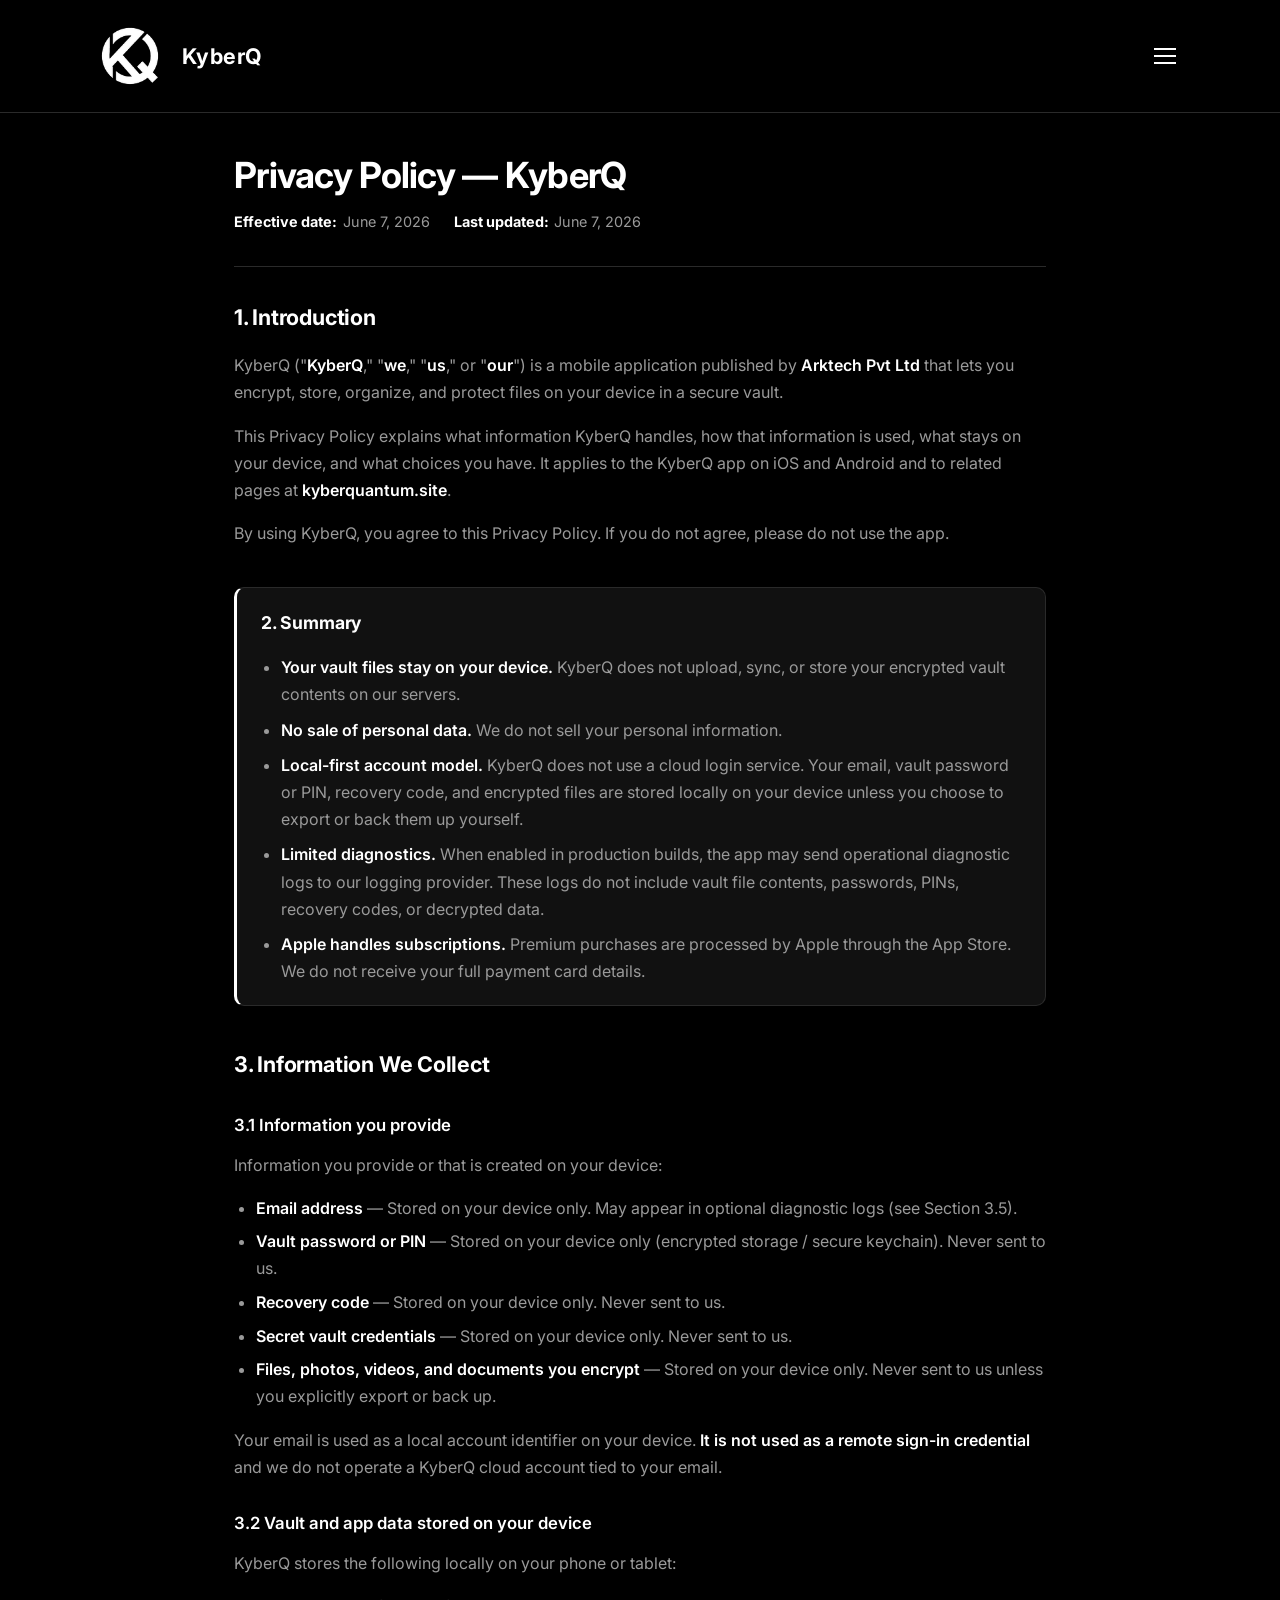
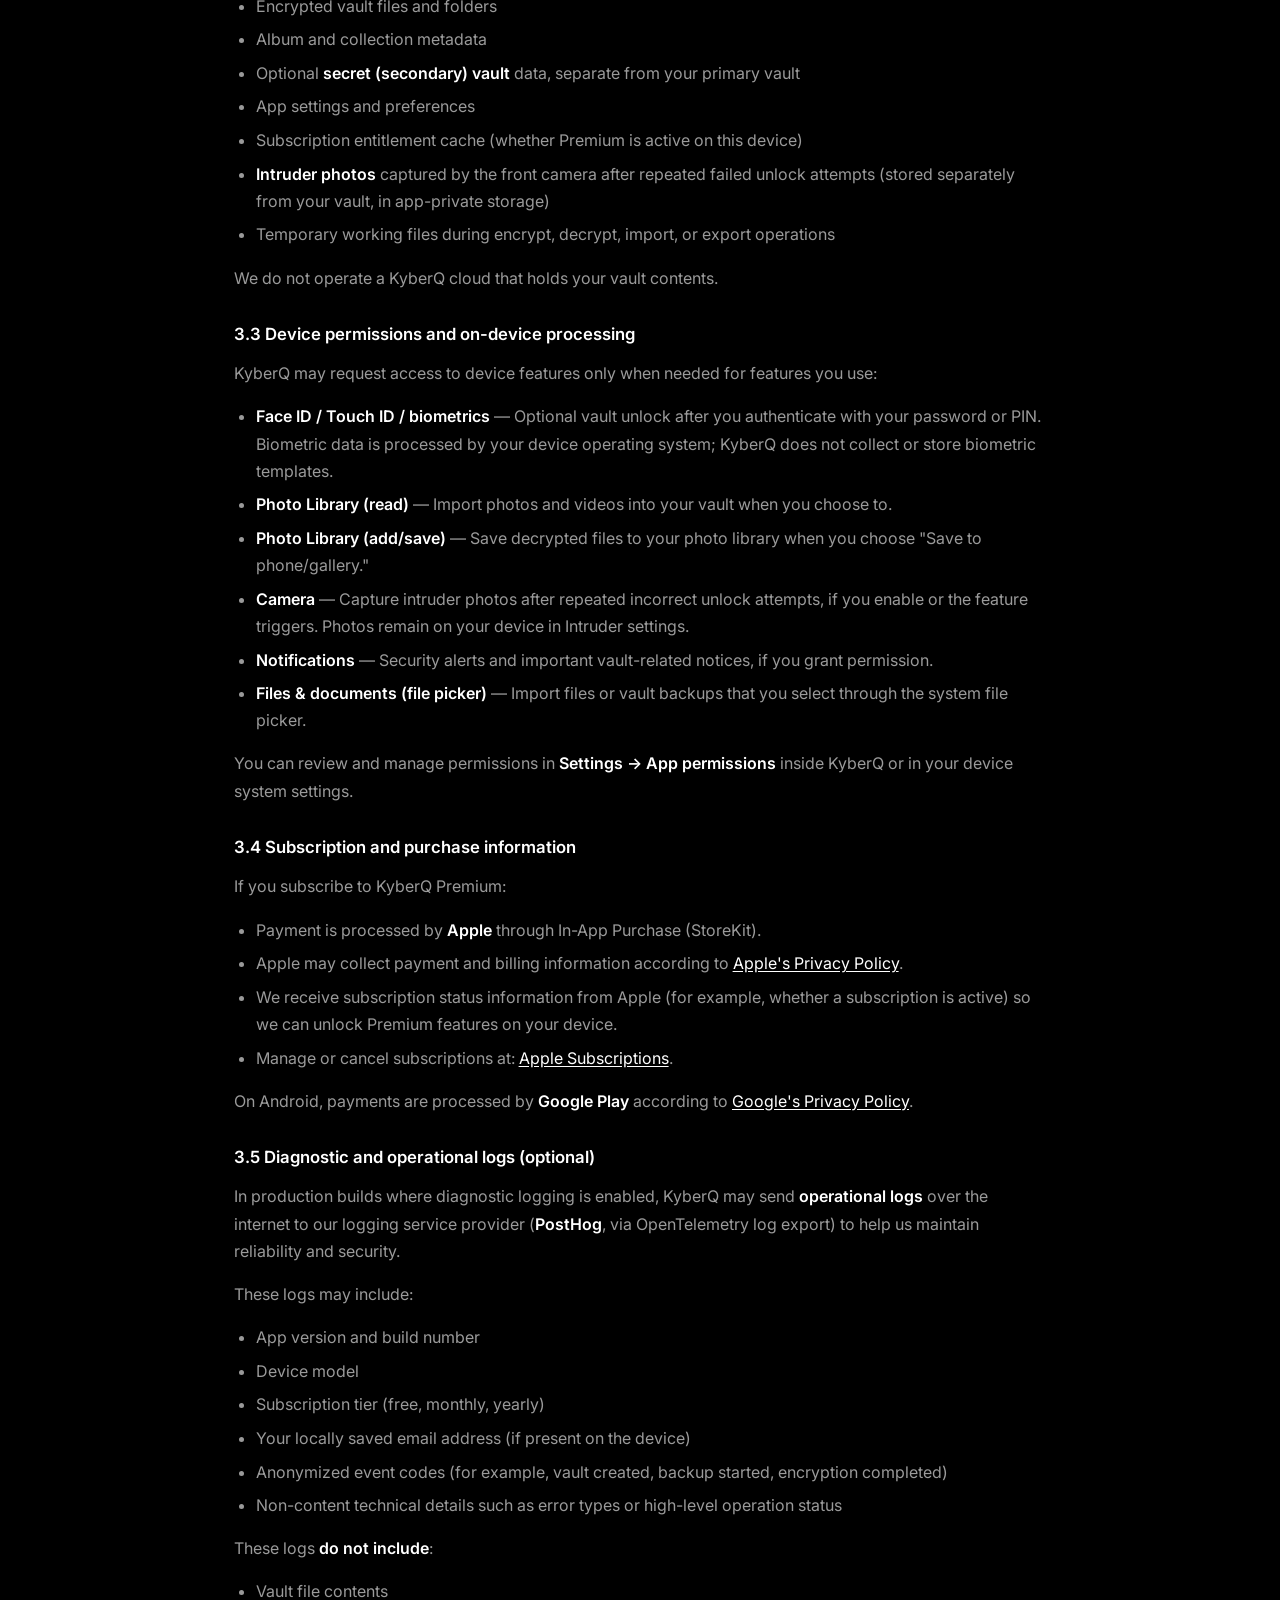
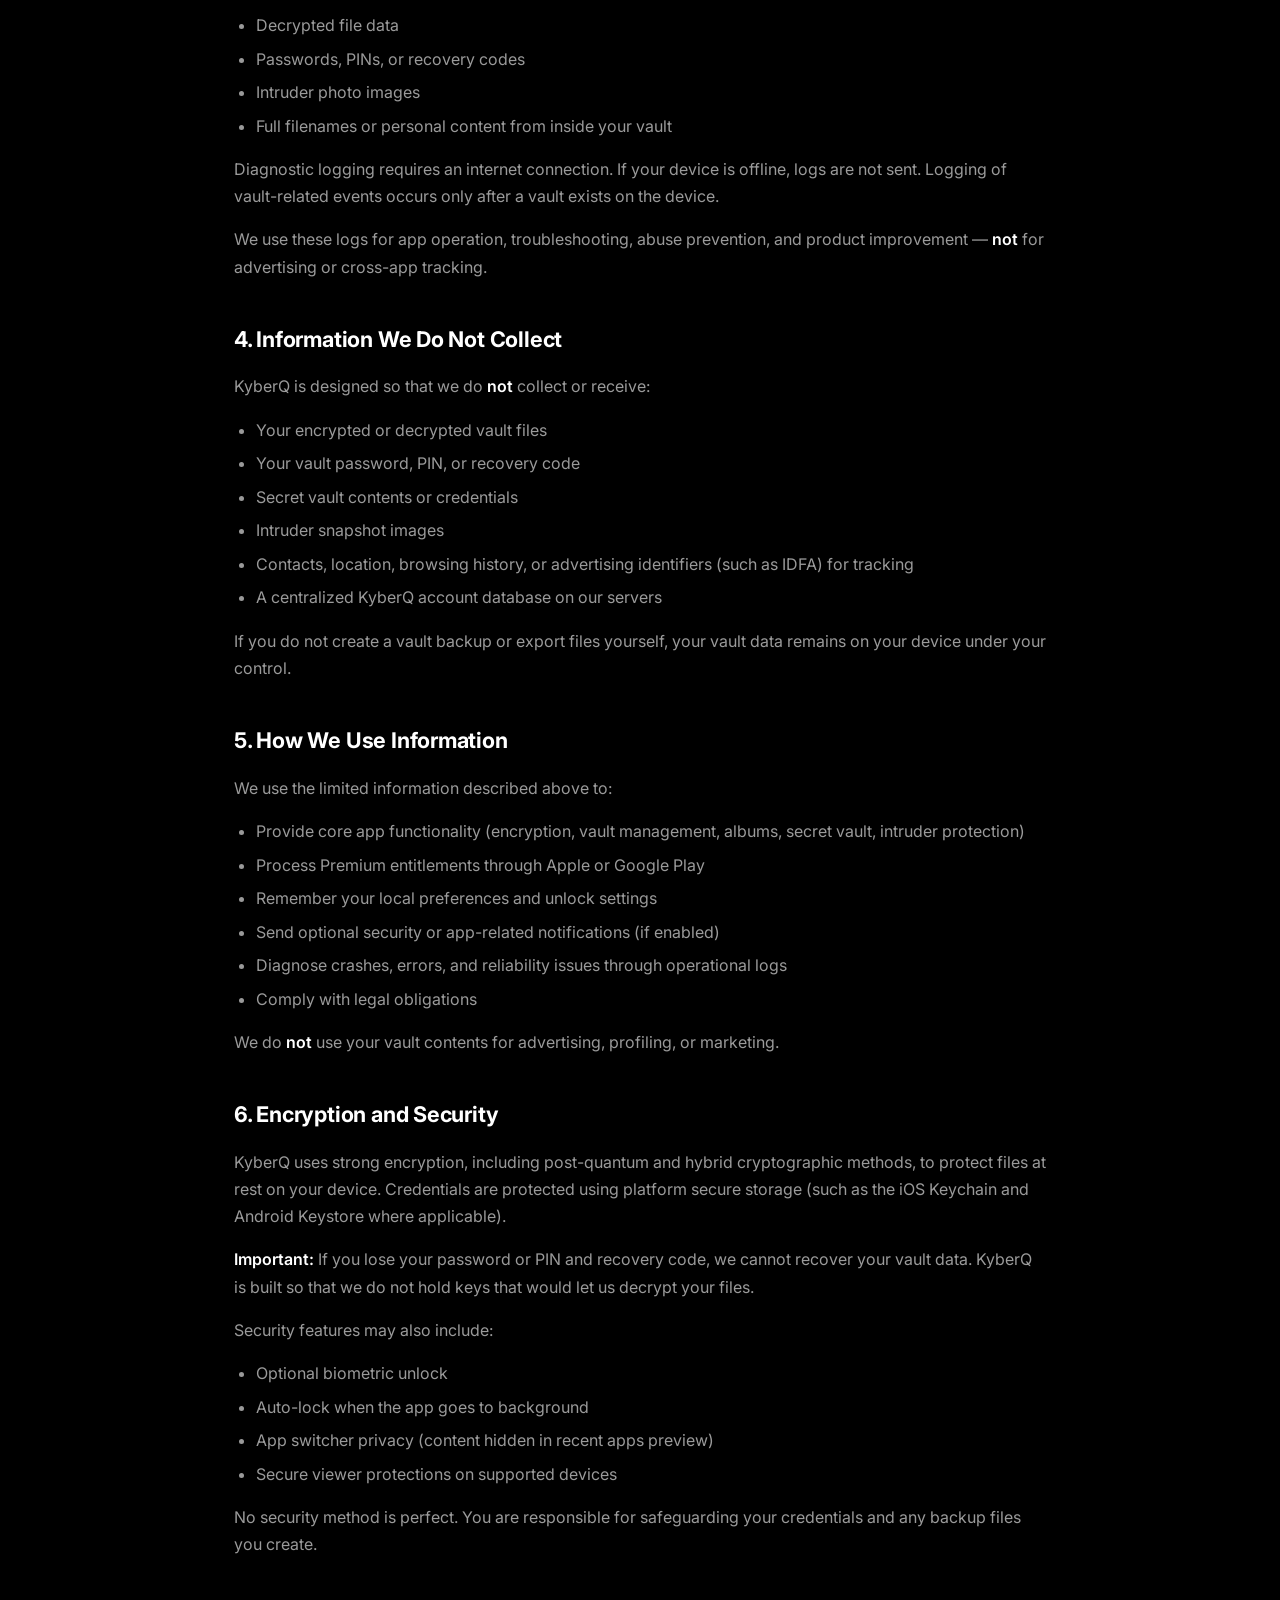
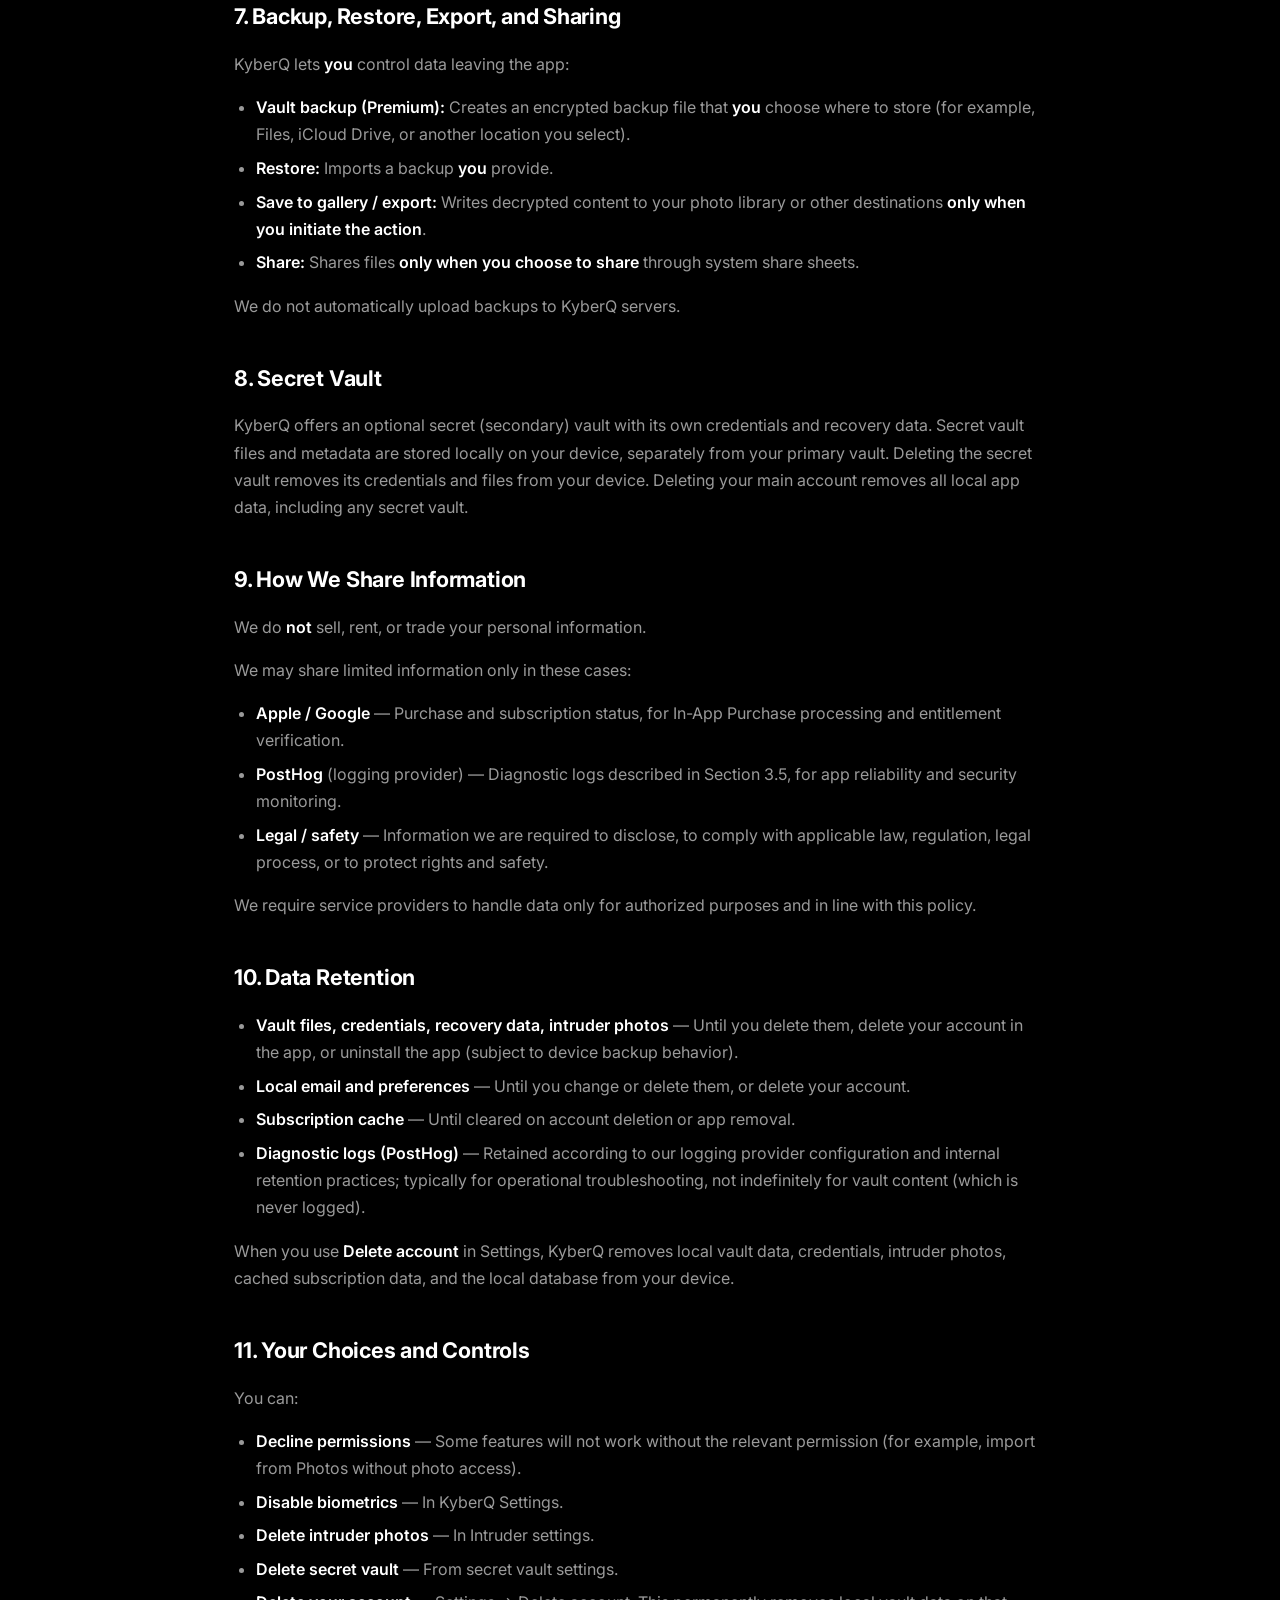
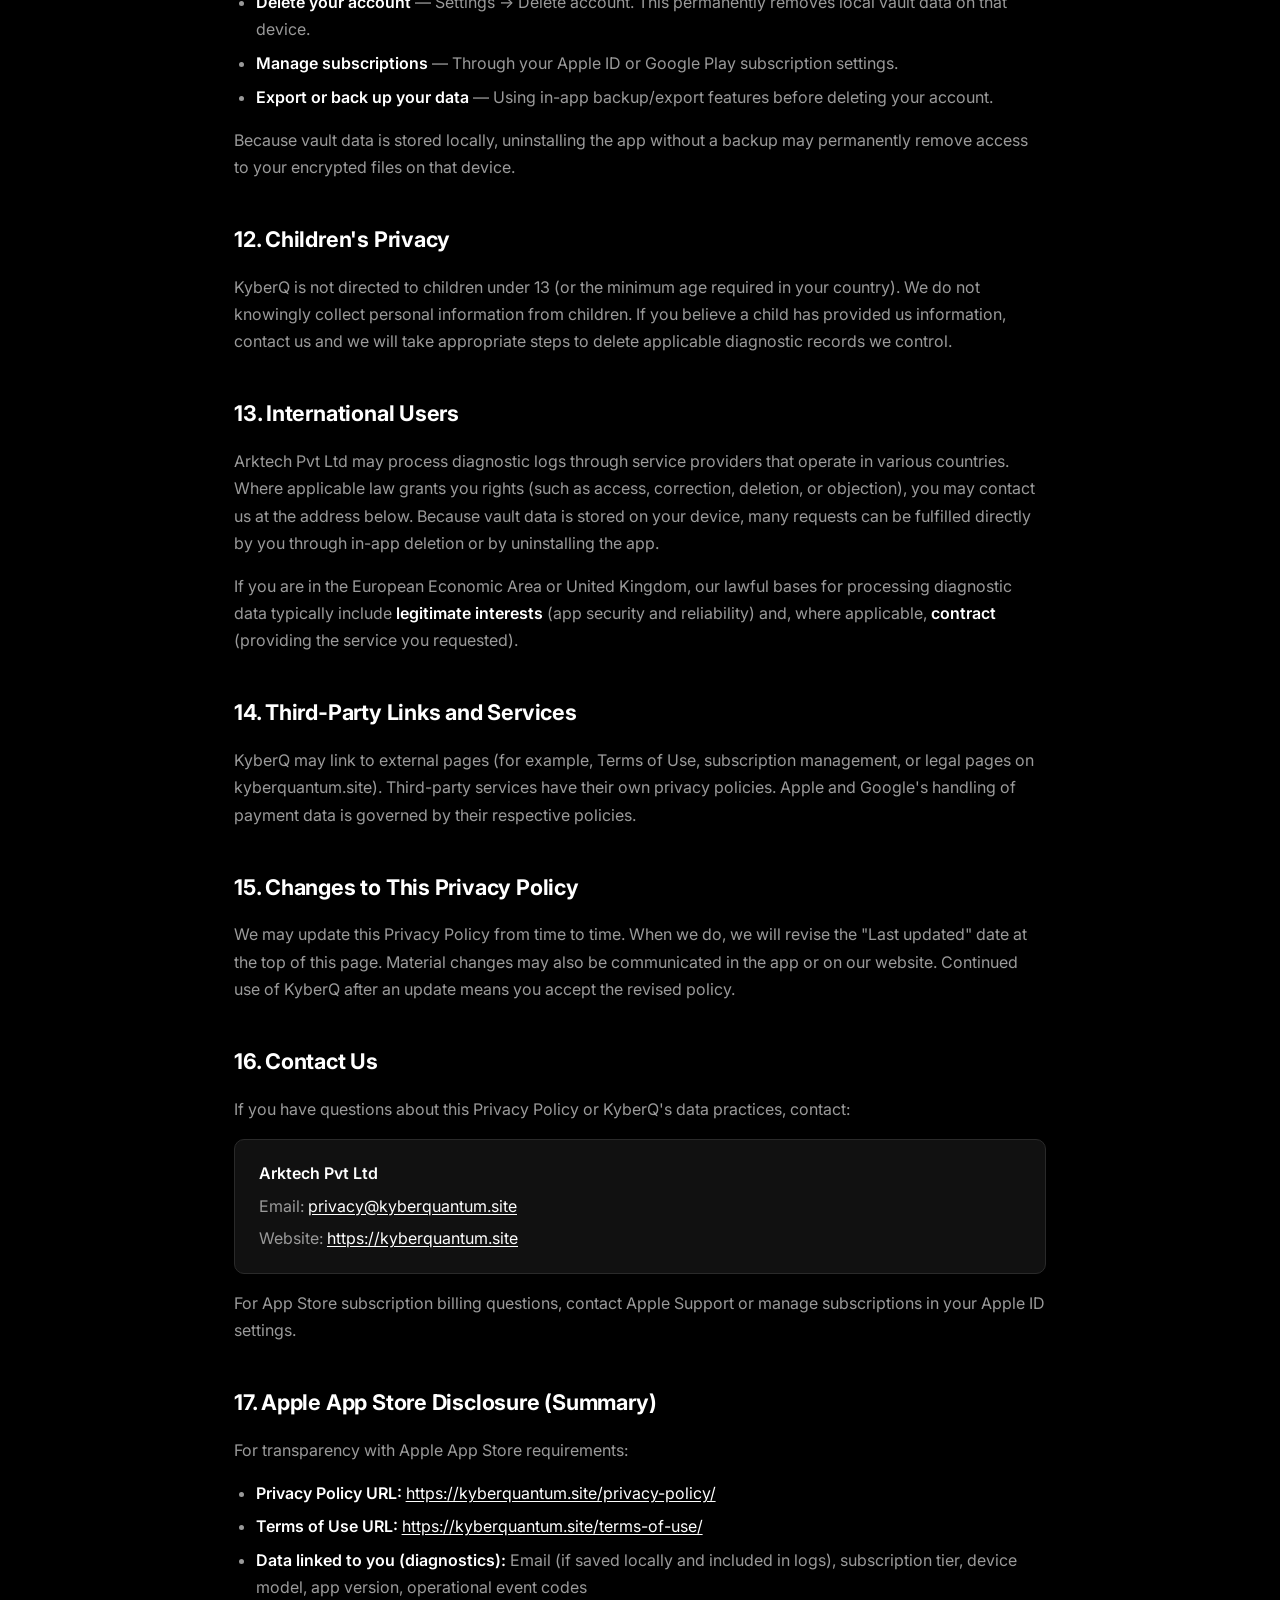
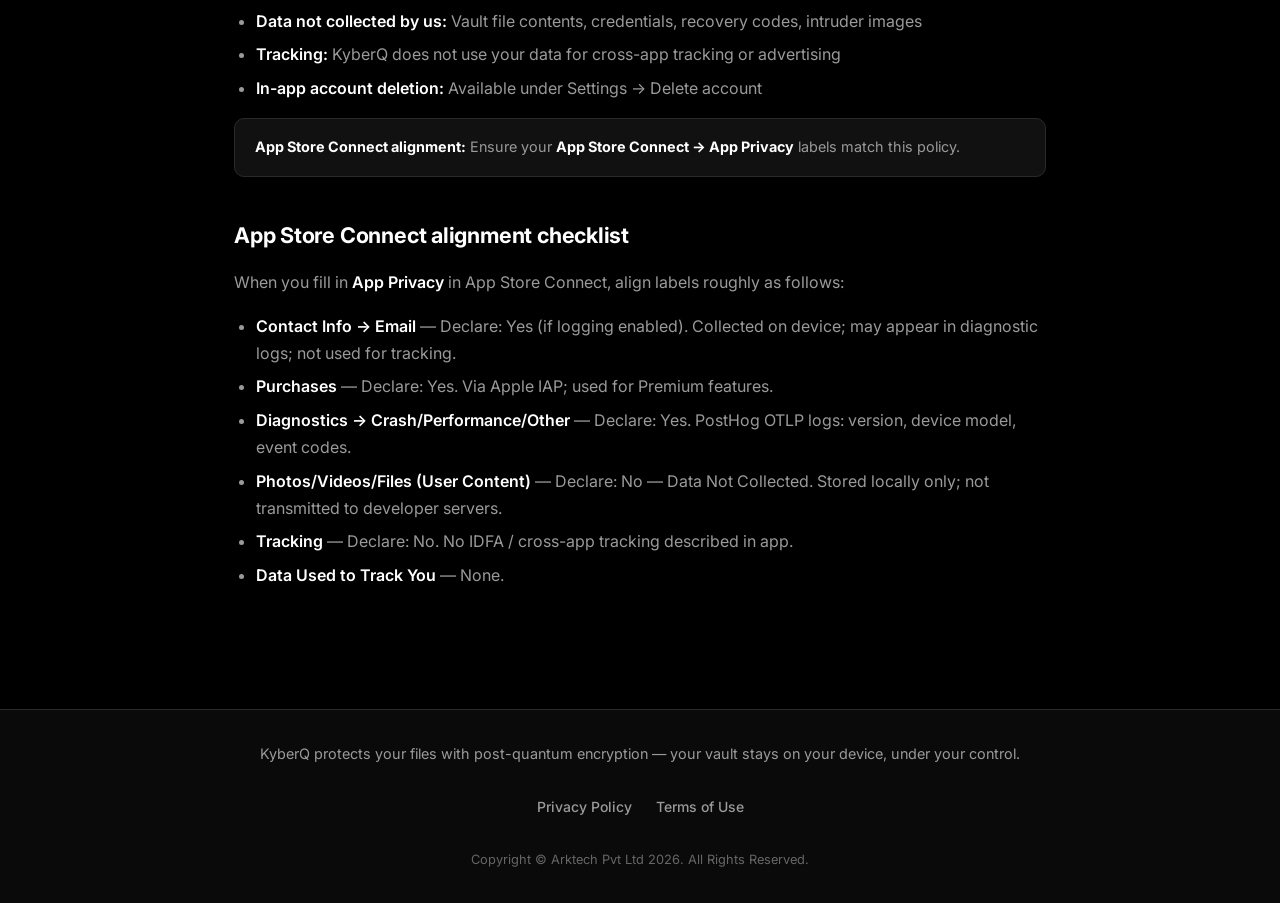
==== privacy-policy/index.html @ 0b83a19b "fixes" ====
<!DOCTYPE html>
<html lang="en">
<head>
  <meta charset="UTF-8">
  <meta name="viewport" content="width=device-width, initial-scale=1.0">
  <meta name="description" content="KyberQ Privacy Policy — how Arktech Pvt Ltd handles your data in the KyberQ encryption vault app.">
  <title>Privacy Policy — KyberQ</title>
  <link rel="canonical" href="https://kyberquantum.site/privacy-policy/">
  <link rel="preconnect" href="https://fonts.googleapis.com">
  <link rel="preconnect" href="https://fonts.gstatic.com" crossorigin>
  <link href="https://fonts.googleapis.com/css2?family=Inter:wght@400;500;600;700&display=swap" rel="stylesheet">
  <link rel="stylesheet" href="styles.css">
  <link rel="icon" href="../assets/logo.png" type="image/png">
</head>
<body>

  <header class="site-header">
    <div class="header-inner">
      <div class="nav-left">
        <a href="../" class="logo" aria-label="KyberQ Home">
          <img src="../assets/logo.png" alt="KyberQ" class="logo-img" width="64" height="64">
          KyberQ
        </a>
        <div class="nav-links-wrapper" id="nav-menu">
          <nav class="nav-links" aria-label="Main navigation">
            <a href="../" class="nav-link">Home</a>
            <a href="../#why-kyberq" class="nav-link">Why KyberQ?</a>
            <a href="../#features" class="nav-link">Features</a>
            <a href="../#how-it-works" class="nav-link">How It Works</a>
            <a href="../#use-cases" class="nav-link">Use Cases</a>
            <a href="../#pricing" class="nav-link">Pricing</a>
            <a href="https://kyberquantum.site/privacy-policy/" class="nav-link active">Privacy Policy</a>
            <a href="https://kyberquantum.site/terms-of-use/" class="nav-link">Terms of Use</a>
          </nav>
          <a href="../#pricing" class="btn-primary nav-menu-cta">Download KyberQ</a>
        </div>
        <button class="nav-toggle" id="nav-toggle" aria-label="Toggle menu" aria-expanded="false">
          <span></span><span></span><span></span>
        </button>
      </div>
      <a href="../#pricing" class="btn-primary header-cta">Download KyberQ</a>
    </div>
  </header>

  <main>
    <h1 class="page-title">Privacy Policy — KyberQ</h1>

    <div class="meta">
      <span><strong>Effective date:</strong> June 7, 2026</span>
      <span><strong>Last updated:</strong> June 7, 2026</span>
    </div>

    <section id="introduction">
      <h2>1. Introduction</h2>
      <p>KyberQ ("<strong>KyberQ</strong>," "<strong>we</strong>," "<strong>us</strong>," or "<strong>our</strong>") is a mobile application published by <strong>Arktech Pvt Ltd</strong> that lets you encrypt, store, organize, and protect files on your device in a secure vault.</p>
      <p>This Privacy Policy explains what information KyberQ handles, how that information is used, what stays on your device, and what choices you have. It applies to the KyberQ app on iOS and Android and to related pages at <strong>kyberquantum.site</strong>.</p>
      <p>By using KyberQ, you agree to this Privacy Policy. If you do not agree, please do not use the app.</p>
    </section>

    <div class="summary-box">
      <h2>2. Summary</h2>
      <ul>
        <li><strong>Your vault files stay on your device.</strong> KyberQ does not upload, sync, or store your encrypted vault contents on our servers.</li>
        <li><strong>No sale of personal data.</strong> We do not sell your personal information.</li>
        <li><strong>Local-first account model.</strong> KyberQ does not use a cloud login service. Your email, vault password or PIN, recovery code, and encrypted files are stored locally on your device unless you choose to export or back them up yourself.</li>
        <li><strong>Limited diagnostics.</strong> When enabled in production builds, the app may send operational diagnostic logs to our logging provider. These logs do not include vault file contents, passwords, PINs, recovery codes, or decrypted data.</li>
        <li><strong>Apple handles subscriptions.</strong> Premium purchases are processed by Apple through the App Store. We do not receive your full payment card details.</li>
      </ul>
    </div>

    <section id="information-we-collect">
      <h2>3. Information We Collect</h2>

      <h3>3.1 Information you provide</h3>
      <p>Information you provide or that is created on your device:</p>
      <ul>
        <li><strong>Email address</strong> — Stored on your device only. May appear in optional diagnostic logs (see Section 3.5).</li>
        <li><strong>Vault password or PIN</strong> — Stored on your device only (encrypted storage / secure keychain). Never sent to us.</li>
        <li><strong>Recovery code</strong> — Stored on your device only. Never sent to us.</li>
        <li><strong>Secret vault credentials</strong> — Stored on your device only. Never sent to us.</li>
        <li><strong>Files, photos, videos, and documents you encrypt</strong> — Stored on your device only. Never sent to us unless you explicitly export or back up.</li>
      </ul>
      <p>Your email is used as a local account identifier on your device. <strong>It is not used as a remote sign-in credential</strong> and we do not operate a KyberQ cloud account tied to your email.</p>

      <h3>3.2 Vault and app data stored on your device</h3>
      <p>KyberQ stores the following locally on your phone or tablet:</p>
      <ul>
        <li>Encrypted vault files and folders</li>
        <li>Album and collection metadata</li>
        <li>Optional <strong>secret (secondary) vault</strong> data, separate from your primary vault</li>
        <li>App settings and preferences</li>
        <li>Subscription entitlement cache (whether Premium is active on this device)</li>
        <li><strong>Intruder photos</strong> captured by the front camera after repeated failed unlock attempts (stored separately from your vault, in app-private storage)</li>
        <li>Temporary working files during encrypt, decrypt, import, or export operations</li>
      </ul>
      <p>We do not operate a KyberQ cloud that holds your vault contents.</p>

      <h3>3.3 Device permissions and on-device processing</h3>
      <p>KyberQ may request access to device features only when needed for features you use:</p>
      <ul>
        <li><strong>Face ID / Touch ID / biometrics</strong> — Optional vault unlock after you authenticate with your password or PIN. Biometric data is processed by your device operating system; KyberQ does not collect or store biometric templates.</li>
        <li><strong>Photo Library (read)</strong> — Import photos and videos into your vault when you choose to.</li>
        <li><strong>Photo Library (add/save)</strong> — Save decrypted files to your photo library when you choose "Save to phone/gallery."</li>
        <li><strong>Camera</strong> — Capture intruder photos after repeated incorrect unlock attempts, if you enable or the feature triggers. Photos remain on your device in Intruder settings.</li>
        <li><strong>Notifications</strong> — Security alerts and important vault-related notices, if you grant permission.</li>
        <li><strong>Files &amp; documents (file picker)</strong> — Import files or vault backups that you select through the system file picker.</li>
      </ul>
      <p>You can review and manage permissions in <strong>Settings → App permissions</strong> inside KyberQ or in your device system settings.</p>

      <h3>3.4 Subscription and purchase information</h3>
      <p>If you subscribe to KyberQ Premium:</p>
      <ul>
        <li>Payment is processed by <strong>Apple</strong> through In-App Purchase (StoreKit).</li>
        <li>Apple may collect payment and billing information according to <a href="https://www.apple.com/legal/privacy/" target="_blank" rel="noopener noreferrer">Apple's Privacy Policy</a>.</li>
        <li>We receive subscription status information from Apple (for example, whether a subscription is active) so we can unlock Premium features on your device.</li>
        <li>Manage or cancel subscriptions at: <a href="https://apps.apple.com/account/subscriptions" target="_blank" rel="noopener noreferrer">Apple Subscriptions</a>.</li>
      </ul>
      <p>On Android, payments are processed by <strong>Google Play</strong> according to <a href="https://policies.google.com/privacy" target="_blank" rel="noopener noreferrer">Google's Privacy Policy</a>.</p>

      <h3>3.5 Diagnostic and operational logs (optional)</h3>
      <p>In production builds where diagnostic logging is enabled, KyberQ may send <strong>operational logs</strong> over the internet to our logging service provider (<strong>PostHog</strong>, via OpenTelemetry log export) to help us maintain reliability and security.</p>
      <p>These logs may include:</p>
      <ul>
        <li>App version and build number</li>
        <li>Device model</li>
        <li>Subscription tier (free, monthly, yearly)</li>
        <li>Your locally saved email address (if present on the device)</li>
        <li>Anonymized event codes (for example, vault created, backup started, encryption completed)</li>
        <li>Non-content technical details such as error types or high-level operation status</li>
      </ul>
      <p>These logs <strong>do not include</strong>:</p>
      <ul>
        <li>Vault file contents</li>
        <li>Decrypted file data</li>
        <li>Passwords, PINs, or recovery codes</li>
        <li>Intruder photo images</li>
        <li>Full filenames or personal content from inside your vault</li>
      </ul>
      <p>Diagnostic logging requires an internet connection. If your device is offline, logs are not sent. Logging of vault-related events occurs only after a vault exists on the device.</p>
      <p>We use these logs for app operation, troubleshooting, abuse prevention, and product improvement — <strong>not</strong> for advertising or cross-app tracking.</p>
    </section>

    <section id="information-we-do-not-collect">
      <h2>4. Information We Do Not Collect</h2>
      <p>KyberQ is designed so that we do <strong>not</strong> collect or receive:</p>
      <ul>
        <li>Your encrypted or decrypted vault files</li>
        <li>Your vault password, PIN, or recovery code</li>
        <li>Secret vault contents or credentials</li>
        <li>Intruder snapshot images</li>
        <li>Contacts, location, browsing history, or advertising identifiers (such as IDFA) for tracking</li>
        <li>A centralized KyberQ account database on our servers</li>
      </ul>
      <p>If you do not create a vault backup or export files yourself, your vault data remains on your device under your control.</p>
    </section>

    <section id="how-we-use-information">
      <h2>5. How We Use Information</h2>
      <p>We use the limited information described above to:</p>
      <ul>
        <li>Provide core app functionality (encryption, vault management, albums, secret vault, intruder protection)</li>
        <li>Process Premium entitlements through Apple or Google Play</li>
        <li>Remember your local preferences and unlock settings</li>
        <li>Send optional security or app-related notifications (if enabled)</li>
        <li>Diagnose crashes, errors, and reliability issues through operational logs</li>
        <li>Comply with legal obligations</li>
      </ul>
      <p>We do <strong>not</strong> use your vault contents for advertising, profiling, or marketing.</p>
    </section>

    <section id="encryption-and-security">
      <h2>6. Encryption and Security</h2>
      <p>KyberQ uses strong encryption, including post-quantum and hybrid cryptographic methods, to protect files at rest on your device. Credentials are protected using platform secure storage (such as the iOS Keychain and Android Keystore where applicable).</p>
      <p><strong>Important:</strong> If you lose your password or PIN and recovery code, we cannot recover your vault data. KyberQ is built so that we do not hold keys that would let us decrypt your files.</p>
      <p>Security features may also include:</p>
      <ul>
        <li>Optional biometric unlock</li>
        <li>Auto-lock when the app goes to background</li>
        <li>App switcher privacy (content hidden in recent apps preview)</li>
        <li>Secure viewer protections on supported devices</li>
      </ul>
      <p>No security method is perfect. You are responsible for safeguarding your credentials and any backup files you create.</p>
    </section>

    <section id="backup-restore-export">
      <h2>7. Backup, Restore, Export, and Sharing</h2>
      <p>KyberQ lets <strong>you</strong> control data leaving the app:</p>
      <ul>
        <li><strong>Vault backup (Premium):</strong> Creates an encrypted backup file that <strong>you</strong> choose where to store (for example, Files, iCloud Drive, or another location you select).</li>
        <li><strong>Restore:</strong> Imports a backup <strong>you</strong> provide.</li>
        <li><strong>Save to gallery / export:</strong> Writes decrypted content to your photo library or other destinations <strong>only when you initiate the action</strong>.</li>
        <li><strong>Share:</strong> Shares files <strong>only when you choose to share</strong> through system share sheets.</li>
      </ul>
      <p>We do not automatically upload backups to KyberQ servers.</p>
    </section>

    <section id="secret-vault">
      <h2>8. Secret Vault</h2>
      <p>KyberQ offers an optional secret (secondary) vault with its own credentials and recovery data. Secret vault files and metadata are stored locally on your device, separately from your primary vault. Deleting the secret vault removes its credentials and files from your device. Deleting your main account removes all local app data, including any secret vault.</p>
    </section>

    <section id="how-we-share">
      <h2>9. How We Share Information</h2>
      <p>We do <strong>not</strong> sell, rent, or trade your personal information.</p>
      <p>We may share limited information only in these cases:</p>
      <ul>
        <li><strong>Apple / Google</strong> — Purchase and subscription status, for In-App Purchase processing and entitlement verification.</li>
        <li><strong>PostHog</strong> (logging provider) — Diagnostic logs described in Section 3.5, for app reliability and security monitoring.</li>
        <li><strong>Legal / safety</strong> — Information we are required to disclose, to comply with applicable law, regulation, legal process, or to protect rights and safety.</li>
      </ul>
      <p>We require service providers to handle data only for authorized purposes and in line with this policy.</p>
    </section>

    <section id="data-retention">
      <h2>10. Data Retention</h2>
      <ul>
        <li><strong>Vault files, credentials, recovery data, intruder photos</strong> — Until you delete them, delete your account in the app, or uninstall the app (subject to device backup behavior).</li>
        <li><strong>Local email and preferences</strong> — Until you change or delete them, or delete your account.</li>
        <li><strong>Subscription cache</strong> — Until cleared on account deletion or app removal.</li>
        <li><strong>Diagnostic logs (PostHog)</strong> — Retained according to our logging provider configuration and internal retention practices; typically for operational troubleshooting, not indefinitely for vault content (which is never logged).</li>
      </ul>
      <p>When you use <strong>Delete account</strong> in Settings, KyberQ removes local vault data, credentials, intruder photos, cached subscription data, and the local database from your device.</p>
    </section>

    <section id="your-choices">
      <h2>11. Your Choices and Controls</h2>
      <p>You can:</p>
      <ul>
        <li><strong>Decline permissions</strong> — Some features will not work without the relevant permission (for example, import from Photos without photo access).</li>
        <li><strong>Disable biometrics</strong> — In KyberQ Settings.</li>
        <li><strong>Delete intruder photos</strong> — In Intruder settings.</li>
        <li><strong>Delete secret vault</strong> — From secret vault settings.</li>
        <li><strong>Delete your account</strong> — Settings → Delete account. This permanently removes local vault data on that device.</li>
        <li><strong>Manage subscriptions</strong> — Through your Apple ID or Google Play subscription settings.</li>
        <li><strong>Export or back up your data</strong> — Using in-app backup/export features before deleting your account.</li>
      </ul>
      <p>Because vault data is stored locally, uninstalling the app without a backup may permanently remove access to your encrypted files on that device.</p>
    </section>

    <section id="childrens-privacy">
      <h2>12. Children's Privacy</h2>
      <p>KyberQ is not directed to children under 13 (or the minimum age required in your country). We do not knowingly collect personal information from children. If you believe a child has provided us information, contact us and we will take appropriate steps to delete applicable diagnostic records we control.</p>
    </section>

    <section id="international-users">
      <h2>13. International Users</h2>
      <p>Arktech Pvt Ltd may process diagnostic logs through service providers that operate in various countries. Where applicable law grants you rights (such as access, correction, deletion, or objection), you may contact us at the address below. Because vault data is stored on your device, many requests can be fulfilled directly by you through in-app deletion or by uninstalling the app.</p>
      <p>If you are in the European Economic Area or United Kingdom, our lawful bases for processing diagnostic data typically include <strong>legitimate interests</strong> (app security and reliability) and, where applicable, <strong>contract</strong> (providing the service you requested).</p>
    </section>

    <section id="third-party-links">
      <h2>14. Third-Party Links and Services</h2>
      <p>KyberQ may link to external pages (for example, Terms of Use, subscription management, or legal pages on kyberquantum.site). Third-party services have their own privacy policies. Apple and Google's handling of payment data is governed by their respective policies.</p>
    </section>

    <section id="changes">
      <h2>15. Changes to This Privacy Policy</h2>
      <p>We may update this Privacy Policy from time to time. When we do, we will revise the "Last updated" date at the top of this page. Material changes may also be communicated in the app or on our website. Continued use of KyberQ after an update means you accept the revised policy.</p>
    </section>

    <section id="contact">
      <h2>16. Contact Us</h2>
      <p>If you have questions about this Privacy Policy or KyberQ's data practices, contact:</p>
      <div class="contact-block">
        <p><strong>Arktech Pvt Ltd</strong></p>
        <p>Email: <a href="mailto:privacy@kyberquantum.site">privacy@kyberquantum.site</a></p>
        <p>Website: <a href="https://kyberquantum.site">https://kyberquantum.site</a></p>
      </div>
      <p class="mt-1">For App Store subscription billing questions, contact Apple Support or manage subscriptions in your Apple ID settings.</p>
    </section>

    <section id="app-store-disclosure">
      <h2>17. Apple App Store Disclosure (Summary)</h2>
      <p>For transparency with Apple App Store requirements:</p>
      <ul>
        <li><strong>Privacy Policy URL:</strong> <a href="https://kyberquantum.site/privacy-policy/">https://kyberquantum.site/privacy-policy/</a></li>
        <li><strong>Terms of Use URL:</strong> <a href="https://kyberquantum.site/terms-of-use/">https://kyberquantum.site/terms-of-use/</a></li>
        <li><strong>Data linked to you (diagnostics):</strong> Email (if saved locally and included in logs), subscription tier, device model, app version, operational event codes</li>
        <li><strong>Data not collected by us:</strong> Vault file contents, credentials, recovery codes, intruder images</li>
        <li><strong>Tracking:</strong> KyberQ does not use your data for cross-app tracking or advertising</li>
        <li><strong>In-app account deletion:</strong> Available under Settings → Delete account</li>
      </ul>
      <div class="note-box">
        <strong>App Store Connect alignment:</strong> Ensure your <strong>App Store Connect → App Privacy</strong> labels match this policy.
      </div>
    </section>

    <section id="app-store-checklist">
      <h2>App Store Connect alignment checklist</h2>
      <p>When you fill in <strong>App Privacy</strong> in App Store Connect, align labels roughly as follows:</p>
      <ul>
        <li><strong>Contact Info → Email</strong> — Declare: Yes (if logging enabled). Collected on device; may appear in diagnostic logs; not used for tracking.</li>
        <li><strong>Purchases</strong> — Declare: Yes. Via Apple IAP; used for Premium features.</li>
        <li><strong>Diagnostics → Crash/Performance/Other</strong> — Declare: Yes. PostHog OTLP logs: version, device model, event codes.</li>
        <li><strong>Photos/Videos/Files (User Content)</strong> — Declare: No — Data Not Collected. Stored locally only; not transmitted to developer servers.</li>
        <li><strong>Tracking</strong> — Declare: No. No IDFA / cross-app tracking described in app.</li>
        <li><strong>Data Used to Track You</strong> — None.</li>
      </ul>
    </section>
  </main>

  <footer class="site-footer">
    <div class="footer-inner">
      <p class="footer-tagline">KyberQ protects your files with post-quantum encryption — your vault stays on your device, under your control.</p>
      <nav class="footer-links" aria-label="Footer navigation">
        <a href="https://kyberquantum.site/privacy-policy/">Privacy Policy</a>
        <a href="https://kyberquantum.site/terms-of-use/">Terms of Use</a>
      </nav>
      <p class="copyright">Copyright &copy; Arktech Pvt Ltd 2026. All Rights Reserved.</p>
    </div>
  </footer>

  <script>
    const toggle = document.getElementById('nav-toggle');
    const menu = document.getElementById('nav-menu');
    toggle.addEventListener('click', () => {
      const isOpen = menu.classList.toggle('open');
      toggle.setAttribute('aria-expanded', isOpen);
    });
  </script>

</body>
</html>
---- privacy-policy/styles.css ----
:root {
  --bg: #000000;
  --bg-elevated: #0a0a0a;
  --bg-card: #111111;
  --border: #2a2a2a;
  --text: #ffffff;
  --text-muted: #9a9a9a;
  --accent: #ffffff;
  --content-max: 820px;
  --container-max: 1140px;
  --radius: 10px;
  --page-padding: clamp(1rem, 4vw, 1.5rem);
  --logo-size: clamp(52px, 12vw, 72px);
}

*, *::before, *::after {
  box-sizing: border-box;
}

html {
  scroll-behavior: smooth;
  -webkit-text-size-adjust: 100%;
  text-size-adjust: 100%;
}

body {
  margin: 0;
  font-family: "Inter", system-ui, -apple-system, sans-serif;
  font-size: clamp(15px, 1.6vw, 16px);
  line-height: 1.7;
  color: var(--text);
  background: var(--bg);
  -webkit-font-smoothing: antialiased;
  overflow-x: hidden;
}

a {
  color: var(--text);
  text-decoration: underline;
  text-underline-offset: 2px;
  overflow-wrap: anywhere;
}

a:hover {
  color: var(--text-muted);
}

img {
  max-width: 100%;
  height: auto;
}

/* Header */
.site-header {
  border-bottom: 1px solid var(--border);
  background: rgba(0, 0, 0, 0.92);
  backdrop-filter: blur(12px);
  position: sticky;
  top: 0;
  z-index: 100;
}

.header-inner {
  max-width: var(--container-max);
  margin: 0 auto;
  padding: clamp(0.85rem, 3vw, 1.25rem) var(--page-padding);
  display: flex;
  align-items: center;
  justify-content: space-between;
  gap: 1rem;
  min-height: 72px;
  position: relative;
}

.nav-left {
  display: flex;
  align-items: center;
  gap: clamp(1rem, 2.5vw, 2rem);
  min-width: 0;
  flex: 1;
}

.nav-links-wrapper {
  display: block;
  min-width: 0;
  flex: 1 1 auto;
}

.nav-links {
  display: flex;
  align-items: center;
  gap: clamp(0.5rem, 1vw, 1rem);
}

.nav-link {
  color: var(--text-muted);
  font-size: clamp(0.8rem, 1.2vw, 0.9rem);
  font-weight: 500;
  text-decoration: none;
  white-space: nowrap;
}

.nav-link:hover,
.nav-link.active {
  color: var(--text);
  text-decoration: none;
}

.btn-primary.nav-menu-cta {
  display: none;
}

.header-cta {
  flex-shrink: 0;
  margin-left: clamp(0.75rem, 2vw, 1.5rem);
  position: relative;
  z-index: 2;
  background: var(--bg);
}

.btn-primary {
  display: inline-flex;
  align-items: center;
  justify-content: center;
  padding: 0.65rem 1.2rem;
  border: 1px solid var(--text);
  border-radius: 999px;
  color: var(--text);
  font-size: 0.875rem;
  font-weight: 600;
  text-decoration: none;
  white-space: nowrap;
  flex-shrink: 0;
  transition: background 0.2s, color 0.2s;
}

.btn-primary:hover {
  background: var(--text);
  color: var(--bg);
  text-decoration: none;
}

.nav-toggle {
  display: none;
  background: none;
  border: none;
  cursor: pointer;
  padding: 0.5rem;
  flex-shrink: 0;
}

.nav-toggle span {
  display: block;
  width: 22px;
  height: 2px;
  margin: 5px 0;
  background: var(--text);
}

.logo {
  display: inline-flex;
  align-items: center;
  gap: clamp(0.65rem, 2.5vw, 1rem);
  font-weight: 700;
  font-size: clamp(1.1rem, 2.5vw, 1.35rem);
  color: var(--text);
  text-decoration: none;
  letter-spacing: 0.02em;
  min-height: 44px;
  white-space: nowrap;
  flex-shrink: 0;
}

.logo:hover {
  text-decoration: none;
  opacity: 0.85;
}

.logo-img {
  width: var(--logo-size);
  height: var(--logo-size);
  min-width: var(--logo-size);
  min-height: var(--logo-size);
  flex-shrink: 0;
  object-fit: contain;
  filter: invert(1);
  display: block;
}

/* Main */
main {
  max-width: var(--content-max);
  margin: 0 auto;
  padding: clamp(1.75rem, 5vw, 2.5rem) var(--page-padding) clamp(2.5rem, 6vw, 4rem);
}

.page-title {
  font-size: clamp(1.5rem, 5vw, 2.25rem);
  font-weight: 700;
  line-height: 1.25;
  margin: 0 0 0.75rem;
  letter-spacing: -0.02em;
  overflow-wrap: break-word;
}

.meta {
  display: flex;
  flex-wrap: wrap;
  gap: 0.5rem clamp(1rem, 3vw, 1.5rem);
  color: var(--text-muted);
  font-size: clamp(0.85rem, 2vw, 0.9rem);
  margin-bottom: clamp(1.5rem, 4vw, 2rem);
  padding-bottom: clamp(1.5rem, 4vw, 2rem);
  border-bottom: 1px solid var(--border);
}

.meta span {
  display: flex;
  align-items: center;
  gap: 0.35rem;
}

.meta strong {
  color: var(--text);
}

/* Summary box */
.summary-box {
  background: var(--bg-card);
  border: 1px solid var(--border);
  border-left: 3px solid var(--text);
  border-radius: var(--radius);
  padding: clamp(1rem, 3vw, 1.25rem) clamp(1.1rem, 3vw, 1.5rem);
  margin-bottom: clamp(1.75rem, 4vw, 2.5rem);
}

.summary-box h2 {
  margin-top: 0;
  font-size: clamp(1rem, 2.5vw, 1.1rem);
}

.summary-box ul {
  margin-bottom: 0;
  padding-left: 1.25rem;
}

.summary-box li {
  margin-bottom: 0.5rem;
}

.summary-box li:last-child {
  margin-bottom: 0;
}

/* Sections */
section {
  margin-bottom: clamp(1.75rem, 4vw, 2.5rem);
}

h2 {
  font-size: clamp(1.15rem, 3vw, 1.35rem);
  font-weight: 700;
  margin: 0 0 1rem;
  letter-spacing: -0.01em;
  color: var(--text);
  overflow-wrap: break-word;
}

h3 {
  font-size: clamp(1rem, 2.5vw, 1.05rem);
  font-weight: 600;
  margin: 1.75rem 0 0.75rem;
  color: var(--text);
  overflow-wrap: break-word;
}

p {
  margin: 0 0 1rem;
  color: var(--text-muted);
  overflow-wrap: break-word;
}

p strong,
li strong {
  color: var(--text);
  font-weight: 600;
}

ul, ol {
  margin: 0 0 1rem;
  padding-left: clamp(1.1rem, 3vw, 1.35rem);
  color: var(--text-muted);
}

li {
  margin-bottom: 0.4rem;
  overflow-wrap: break-word;
}

code {
  font-family: ui-monospace, "SF Mono", Menlo, monospace;
  font-size: 0.88em;
  color: var(--text);
  background: var(--bg-card);
  border: 1px solid var(--border);
  border-radius: 4px;
  padding: 0.1em 0.35em;
}

hr {
  border: none;
  border-top: 1px solid var(--border);
  margin: 2rem 0;
}

.mt-1 {
  margin-top: 1rem;
}

/* Contact block */
.contact-block {
  background: var(--bg-card);
  border: 1px solid var(--border);
  border-radius: var(--radius);
  padding: clamp(1rem, 3vw, 1.25rem) clamp(1.1rem, 3vw, 1.5rem);
}

.contact-block p {
  margin-bottom: 0.35rem;
}

.contact-block p:last-child {
  margin-bottom: 0;
}

.contact-block a {
  color: var(--text);
}

/* Checklist note */
.note-box {
  background: var(--bg-card);
  border: 1px solid var(--border);
  border-radius: var(--radius);
  padding: clamp(0.85rem, 2.5vw, 1rem) clamp(1rem, 3vw, 1.25rem);
  margin-top: 1rem;
  font-size: clamp(0.85rem, 2vw, 0.9rem);
  color: var(--text-muted);
}

.note-box strong {
  color: var(--text);
}

/* Footer */
.site-footer {
  border-top: 1px solid var(--border);
  background: var(--bg-elevated);
  padding: clamp(1.5rem, 4vw, 2rem) var(--page-padding);
  margin-top: 1rem;
}

.footer-inner {
  max-width: var(--content-max);
  margin: 0 auto;
  text-align: center;
}

.footer-tagline {
  color: var(--text-muted);
  font-size: clamp(0.85rem, 2vw, 0.9rem);
  margin: 0 0 1.25rem;
  line-height: 1.6;
}

.footer-links {
  display: flex;
  flex-wrap: wrap;
  justify-content: center;
  gap: 0.65rem clamp(1rem, 3vw, 1.5rem);
  margin-bottom: 1.25rem;
}

.footer-links a {
  font-size: clamp(0.8rem, 2vw, 0.875rem);
  color: var(--text-muted);
  font-weight: 500;
  text-decoration: none;
  padding: 0.25rem 0;
  min-height: 44px;
  display: inline-flex;
  align-items: center;
}

.footer-links a:hover {
  color: var(--text);
  text-decoration: none;
}

.copyright {
  font-size: clamp(0.75rem, 1.8vw, 0.8rem);
  color: #666666;
  margin: 0;
}

@media (max-width: 1500px) and (min-width: 1281px) {
  .nav-left {
    gap: 0.75rem;
  }

  .nav-links {
    gap: 0.45rem;
  }

  .nav-link {
    font-size: 0.78rem;
  }

  .header-cta {
    padding: 0.55rem 0.9rem;
    font-size: 0.8rem;
  }
}

@media (max-width: 1280px) {
  .header-inner {
    align-items: flex-start;
  }

  .nav-links-wrapper {
    display: none;
    position: absolute;
    top: 100%;
    left: 0;
    right: 0;
    width: 100%;
    background: var(--bg);
    border-bottom: 1px solid var(--border);
    padding: 1rem clamp(1.25rem, 5vw, 2rem) 1.5rem;
    z-index: 101;
    box-shadow: 0 12px 24px rgba(0, 0, 0, 0.4);
    box-sizing: border-box;
  }

  .nav-links-wrapper.open {
    display: block;
  }

  .nav-links {
    flex-direction: column;
    align-items: stretch;
    gap: 0;
  }

  .nav-link {
    display: block;
    padding: 0.85rem 0;
    font-size: 1rem;
    border-bottom: 1px solid var(--border);
  }

  .nav-link:last-child {
    border-bottom: none;
  }

  .nav-toggle {
    display: block;
    margin-right: 0.15rem;
  }

  .nav-left {
    justify-content: space-between;
    width: 100%;
    align-items: center;
  }

  .header-cta {
    display: none;
  }

  .btn-primary.nav-menu-cta {
    display: flex;
    width: 100%;
    max-width: 100%;
    margin-top: 1.25rem;
    justify-content: center;
    box-sizing: border-box;
  }
}

/* Mobile */
@media (max-width: 480px) {
  :root {
    --page-padding: 1.25rem;
  }

  .meta {
    flex-direction: column;
    gap: 0.35rem;
  }

  .footer-links {
    flex-direction: column;
    align-items: center;
    gap: 0.25rem;
  }
}

/* Tablet */
@media (min-width: 481px) and (max-width: 768px) {
  :root {
    --logo-size: 60px;
  }
}

/* Large screens */
@media (min-width: 1200px) {
  :root {
    --content-max: 860px;
  }
}
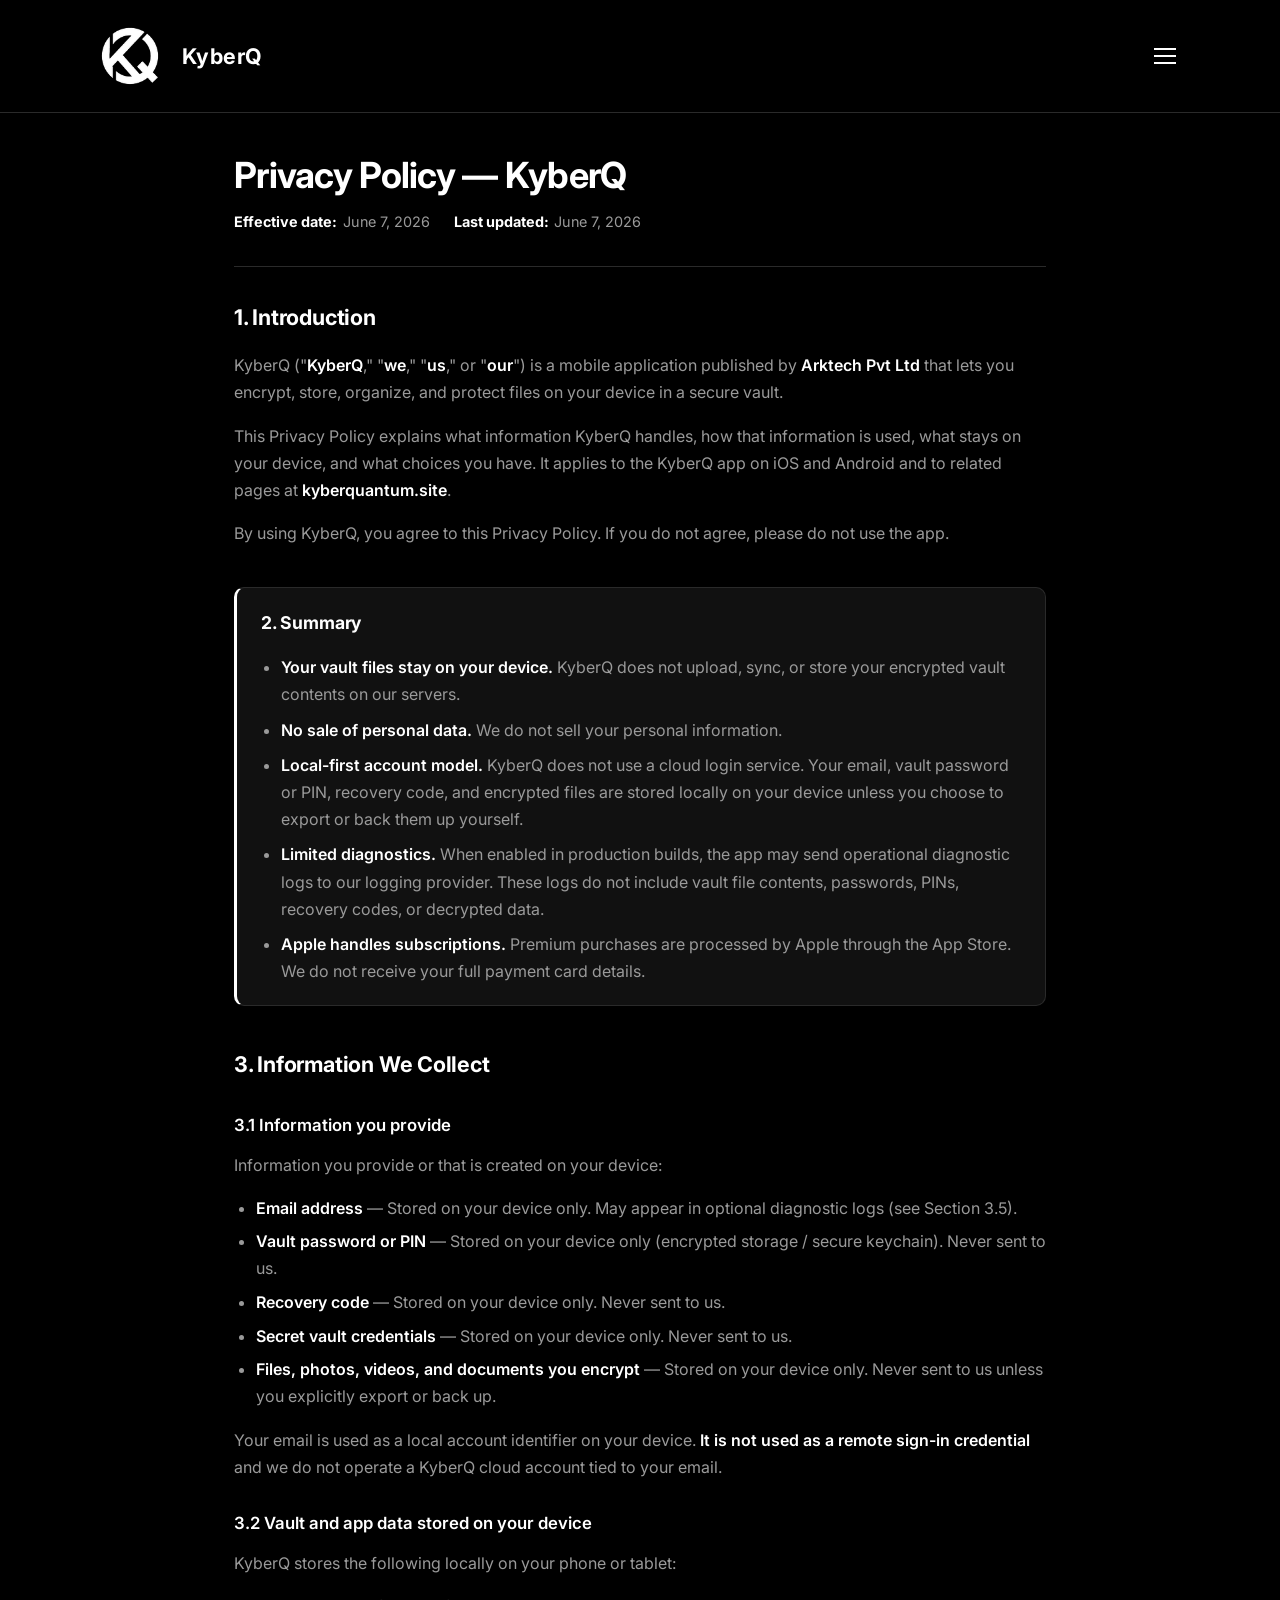
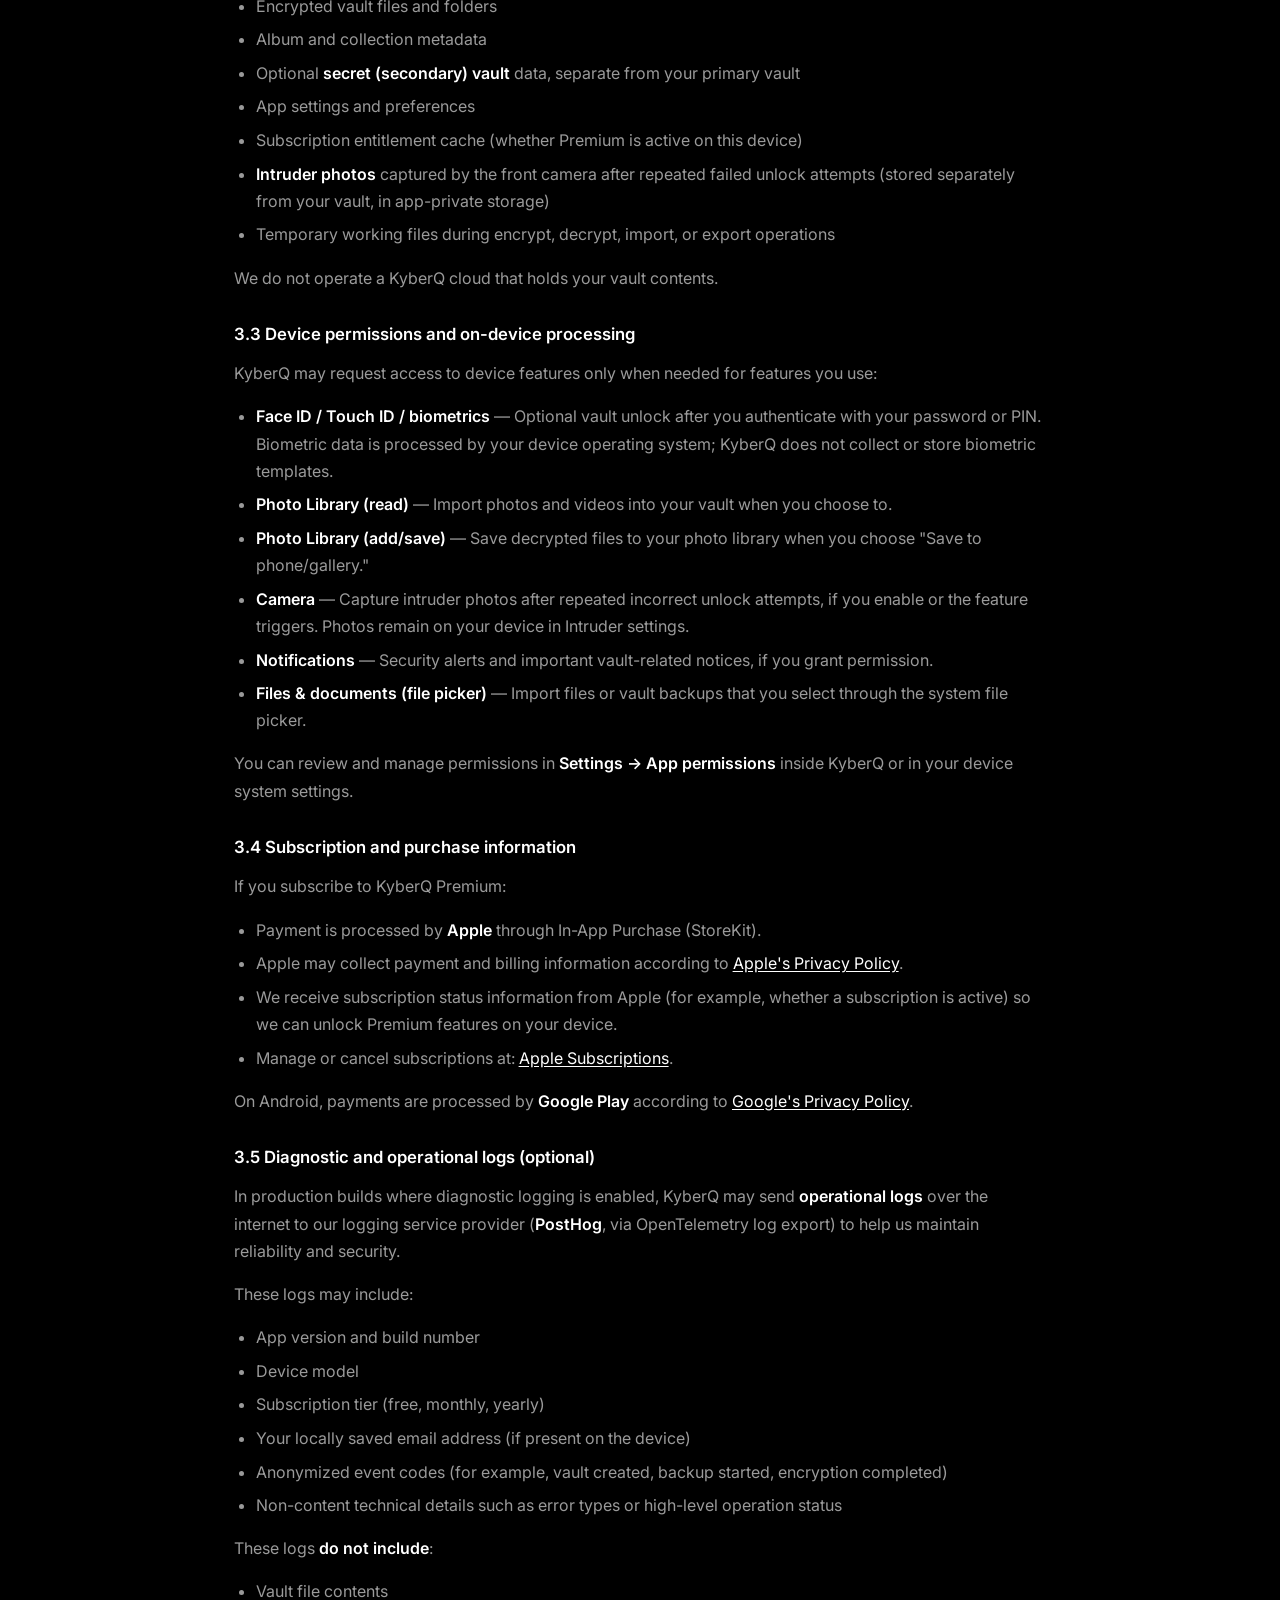
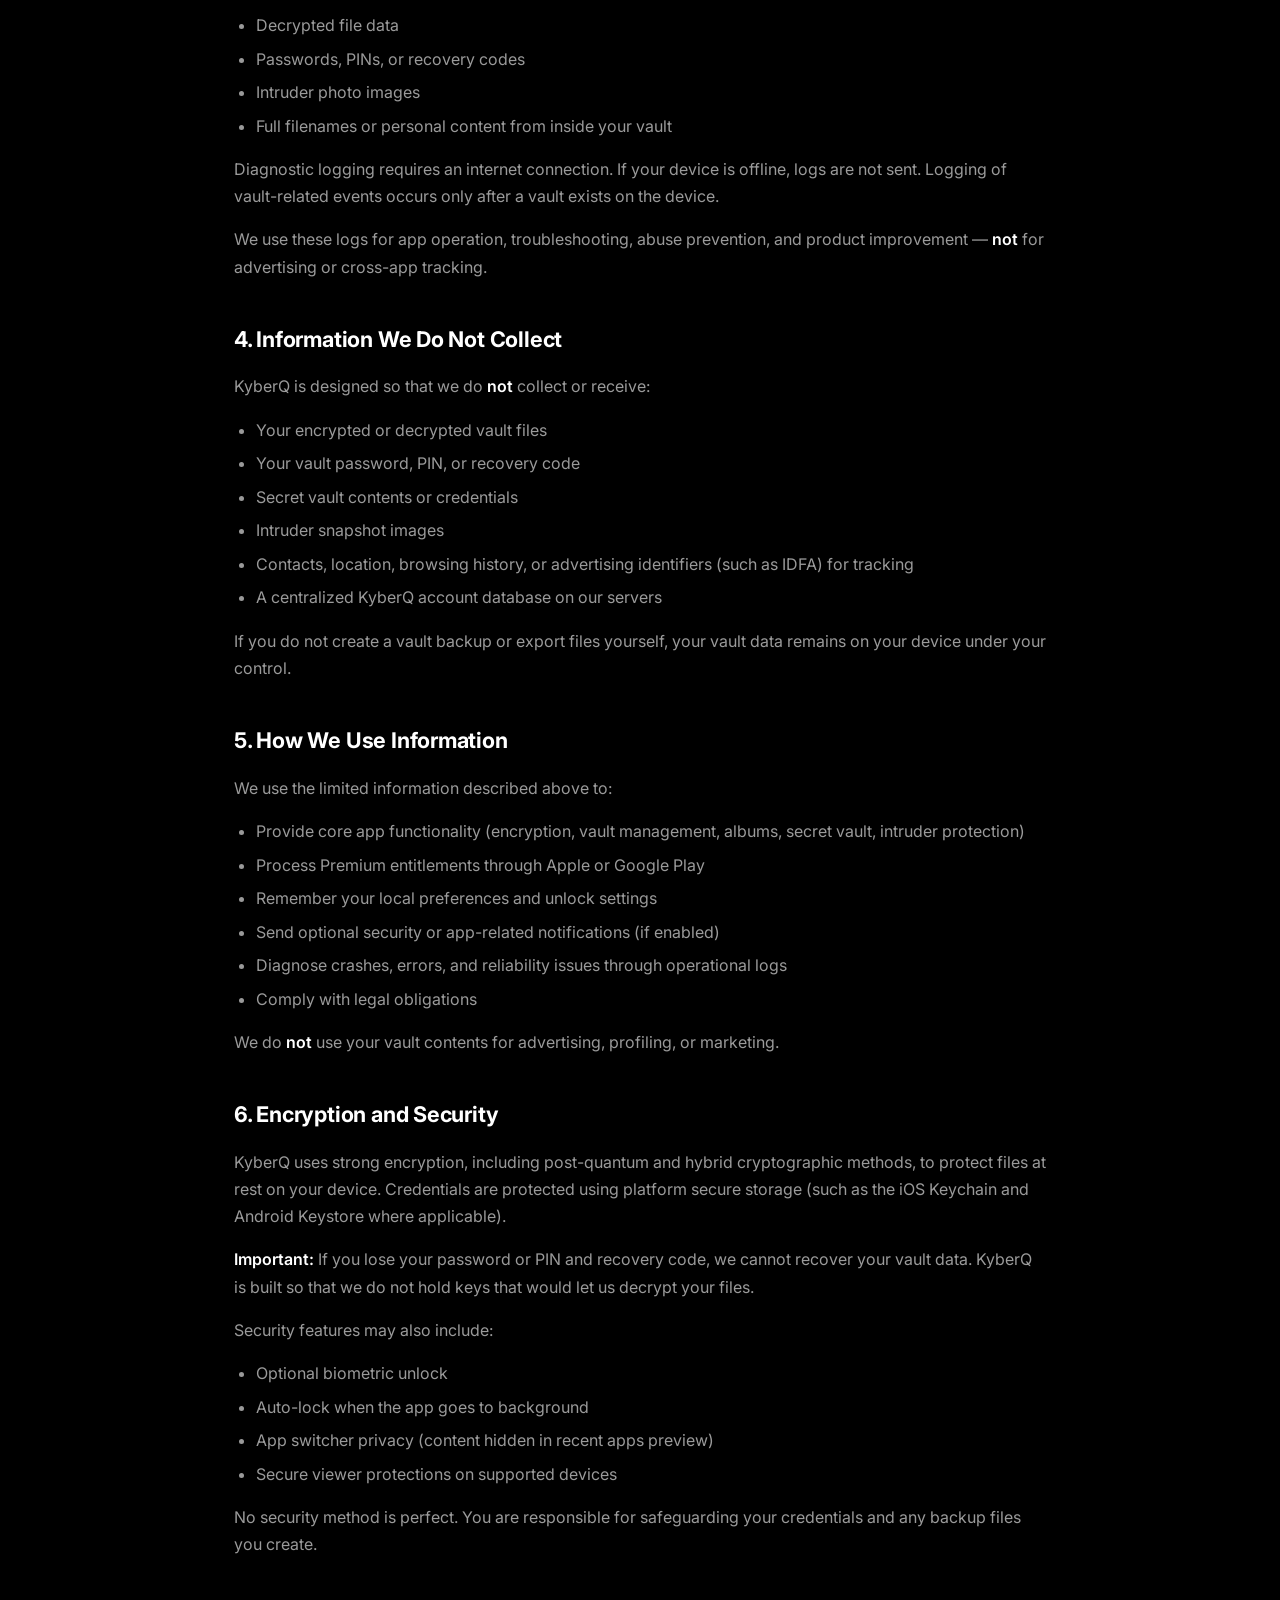
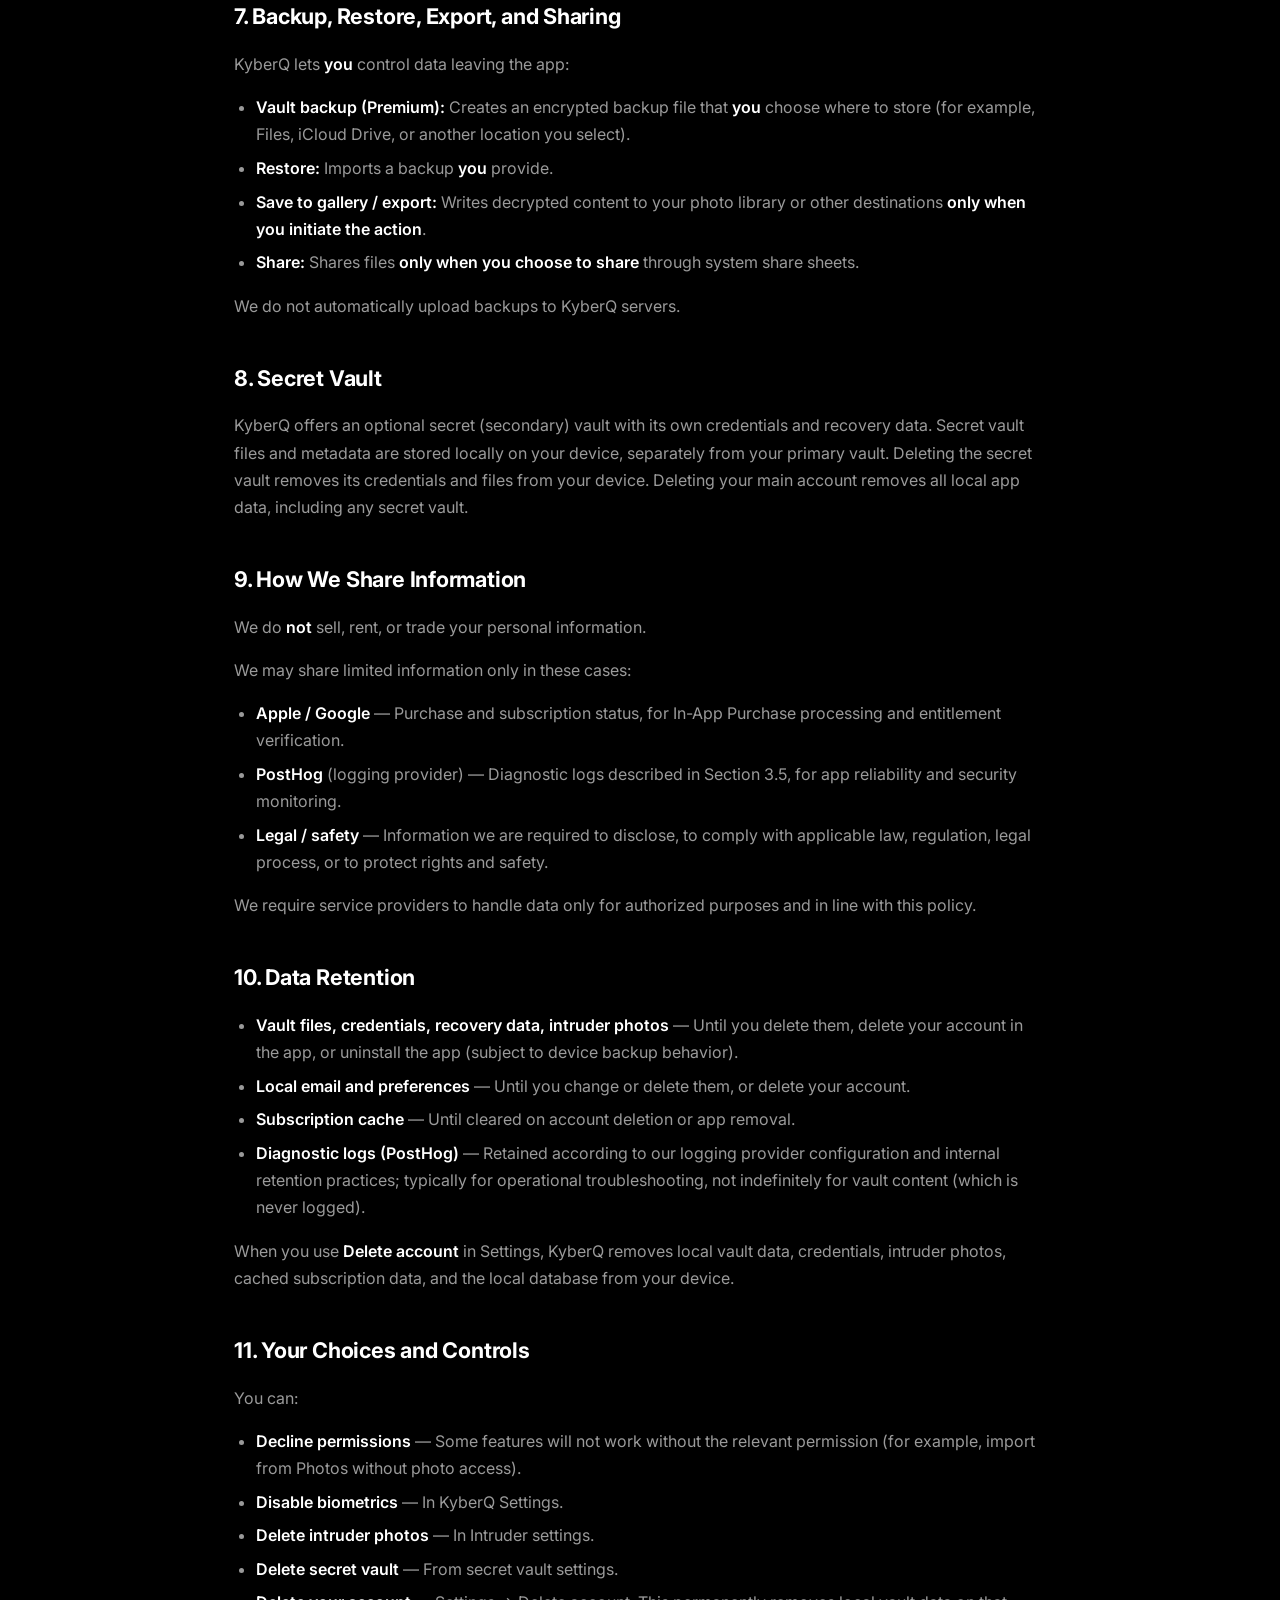
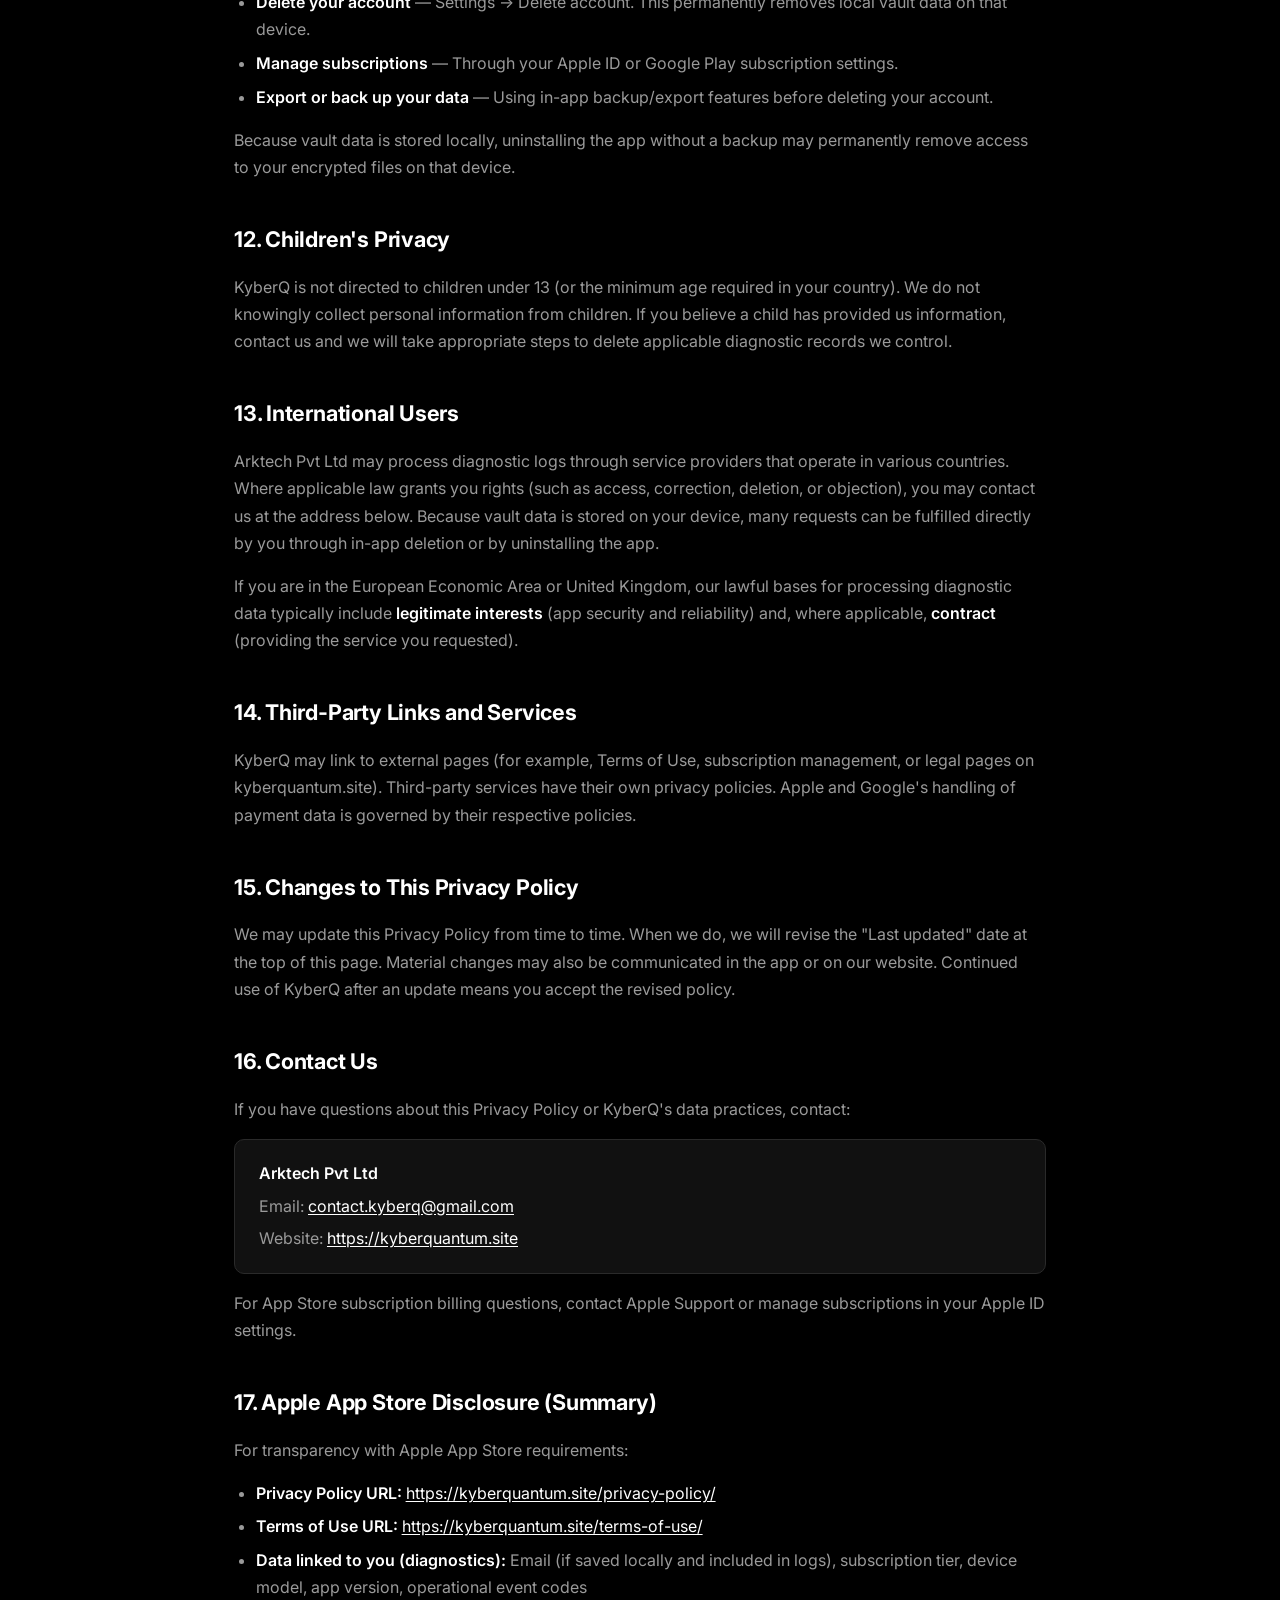
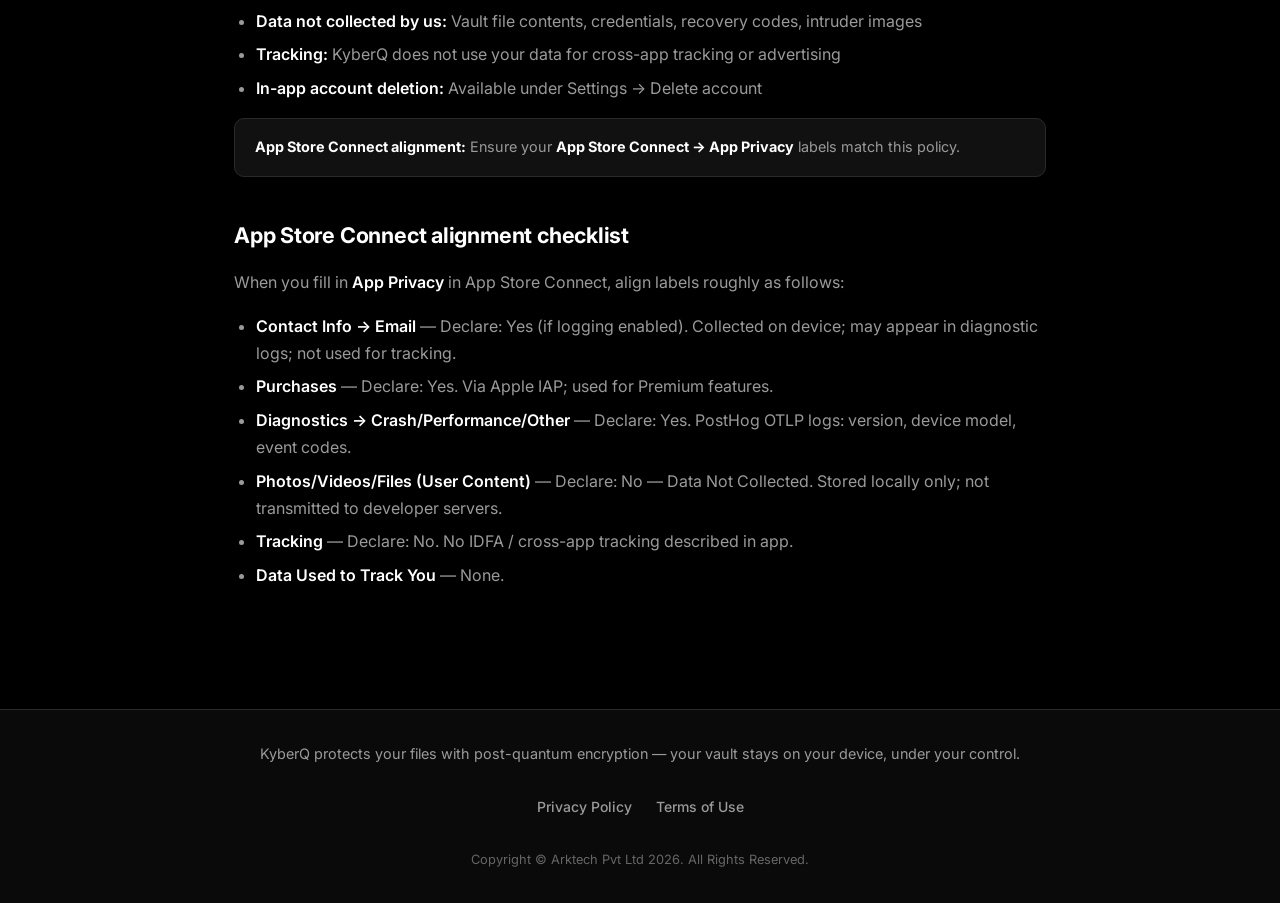
==== commit a80edb61: "change contact email" ====
--- a/privacy-policy/index.html
+++ b/privacy-policy/index.html
@@ -263,7 +263,7 @@
       <p>If you have questions about this Privacy Policy or KyberQ's data practices, contact:</p>
       <div class="contact-block">
         <p><strong>Arktech Pvt Ltd</strong></p>
-        <p>Email: <a href="mailto:privacy@kyberquantum.site">privacy@kyberquantum.site</a></p>
+        <p>Email: <a href="mailto:contact.kyberq@gmail.com">contact.kyberq@gmail.com</a></p>
         <p>Website: <a href="https://kyberquantum.site">https://kyberquantum.site</a></p>
       </div>
       <p class="mt-1">For App Store subscription billing questions, contact Apple Support or manage subscriptions in your Apple ID settings.</p>
